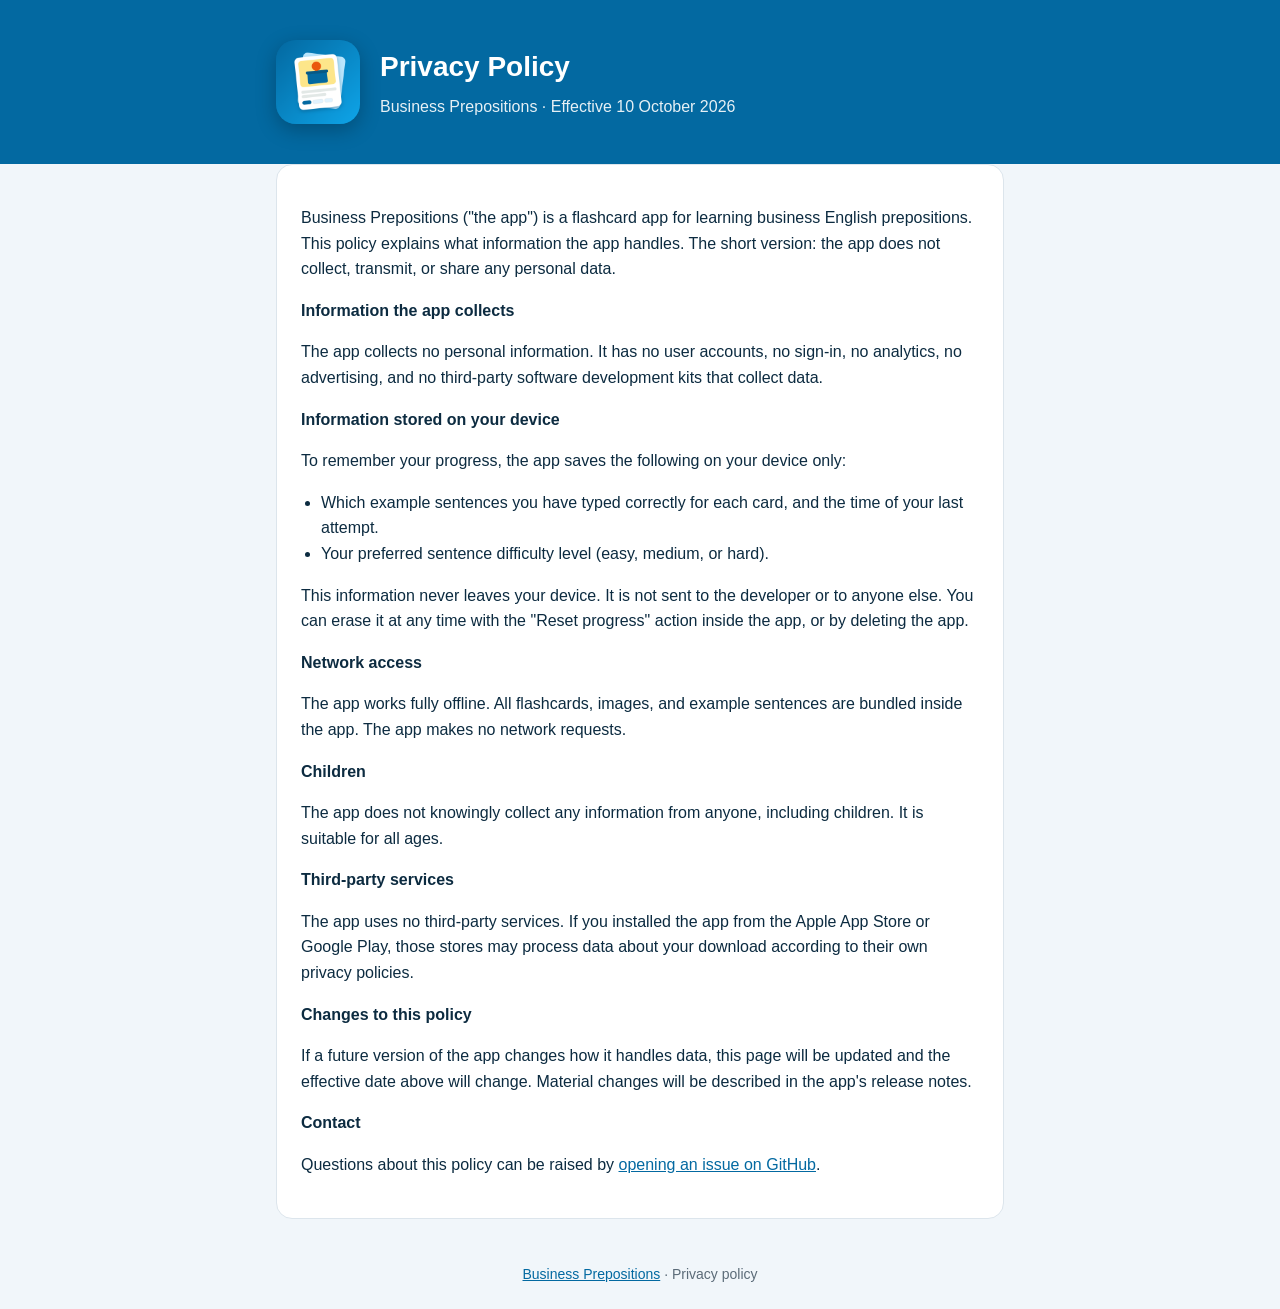
==== privacy.html @ f5742f37 "Landing page, support and privacy policy for Business Prepositions Co-Authored-By: Claude Opus 5.5 <" ====
<!doctype html>
<html lang="en">
<head>
<meta charset="utf-8">
<meta name="viewport" content="width=device-width, initial-scale=1">
<title>Privacy Policy · Business Prepositions</title>
<link rel="icon" href="icon.png">
<link rel="stylesheet" href="styles.css">
</head>
<body>
<header><div class="wrap">
<img src="icon.png" alt="Business Prepositions app icon">
<div><h1>Privacy Policy</h1><p>Business Prepositions · Effective 10 October 2026</p></div>
</div></header>
<main class="wrap">
<section>
<p>Business Prepositions ("the app") is a flashcard app for learning business English prepositions. This policy explains what information the app handles. The short version: the app does not collect, transmit, or share any personal data.</p>
<h3>Information the app collects</h3>
<p>The app collects no personal information. It has no user accounts, no sign-in, no analytics, no advertising, and no third-party software development kits that collect data.</p>
<h3>Information stored on your device</h3>
<p>To remember your progress, the app saves the following on your device only:</p>
<ul>
<li>Which example sentences you have typed correctly for each card, and the time of your last attempt.</li>
<li>Your preferred sentence difficulty level (easy, medium, or hard).</li>
</ul>
<p>This information never leaves your device. It is not sent to the developer or to anyone else. You can erase it at any time with the "Reset progress" action inside the app, or by deleting the app.</p>
<h3>Network access</h3>
<p>The app works fully offline. All flashcards, images, and example sentences are bundled inside the app. The app makes no network requests.</p>
<h3>Children</h3>
<p>The app does not knowingly collect any information from anyone, including children. It is suitable for all ages.</p>
<h3>Third-party services</h3>
<p>The app uses no third-party services. If you installed the app from the Apple App Store or Google Play, those stores may process data about your download according to their own privacy policies.</p>
<h3>Changes to this policy</h3>
<p>If a future version of the app changes how it handles data, this page will be updated and the effective date above will change. Material changes will be described in the app's release notes.</p>
<h3>Contact</h3>
<p>Questions about this policy can be raised by <a href="https://github.com/serkan-uz/business-prepositions/issues">opening an issue on GitHub</a>.</p>
</section>
</main>
<footer><a href="index.html">Business Prepositions</a> · Privacy policy</footer>
</body>
</html>
---- styles.css ----
:root{--bg:#F1F6FA;--card:#fff;--ink:#0C2B40;--muted:#5B6B78;--brand:#0369A1;--line:#DCE5EC}
*{box-sizing:border-box}body{margin:0;font-family:-apple-system,BlinkMacSystemFont,"Segoe UI",Roboto,Helvetica,Arial,sans-serif;background:var(--bg);color:var(--ink);line-height:1.6}
header{background:var(--brand);color:#fff;padding:40px 16px}header .wrap{display:flex;align-items:center;gap:20px}
header img{width:84px;height:84px;border-radius:20px;box-shadow:0 6px 20px rgba(0,0,0,.25)}
header h1{margin:0;font-size:28px}header p{margin:4px 0 0;opacity:.9}
.wrap{max-width:760px;margin:0 auto;padding:0 16px}main{padding:32px 0 64px}
section{background:var(--card);border:1px solid var(--line);border-radius:16px;padding:24px;margin-bottom:20px}
h2{margin-top:0;font-size:20px}h3{font-size:16px;margin-bottom:4px}ul{padding-left:20px}
a{color:var(--brand)}footer{color:var(--muted);font-size:14px;text-align:center;padding:24px 16px}
.badges{display:flex;gap:12px;flex-wrap:wrap;margin-top:16px}.badge{display:inline-block;background:#E0F2FE;color:var(--brand);border-radius:10px;padding:10px 16px;font-weight:600;text-decoration:none}
.muted{color:var(--muted)}
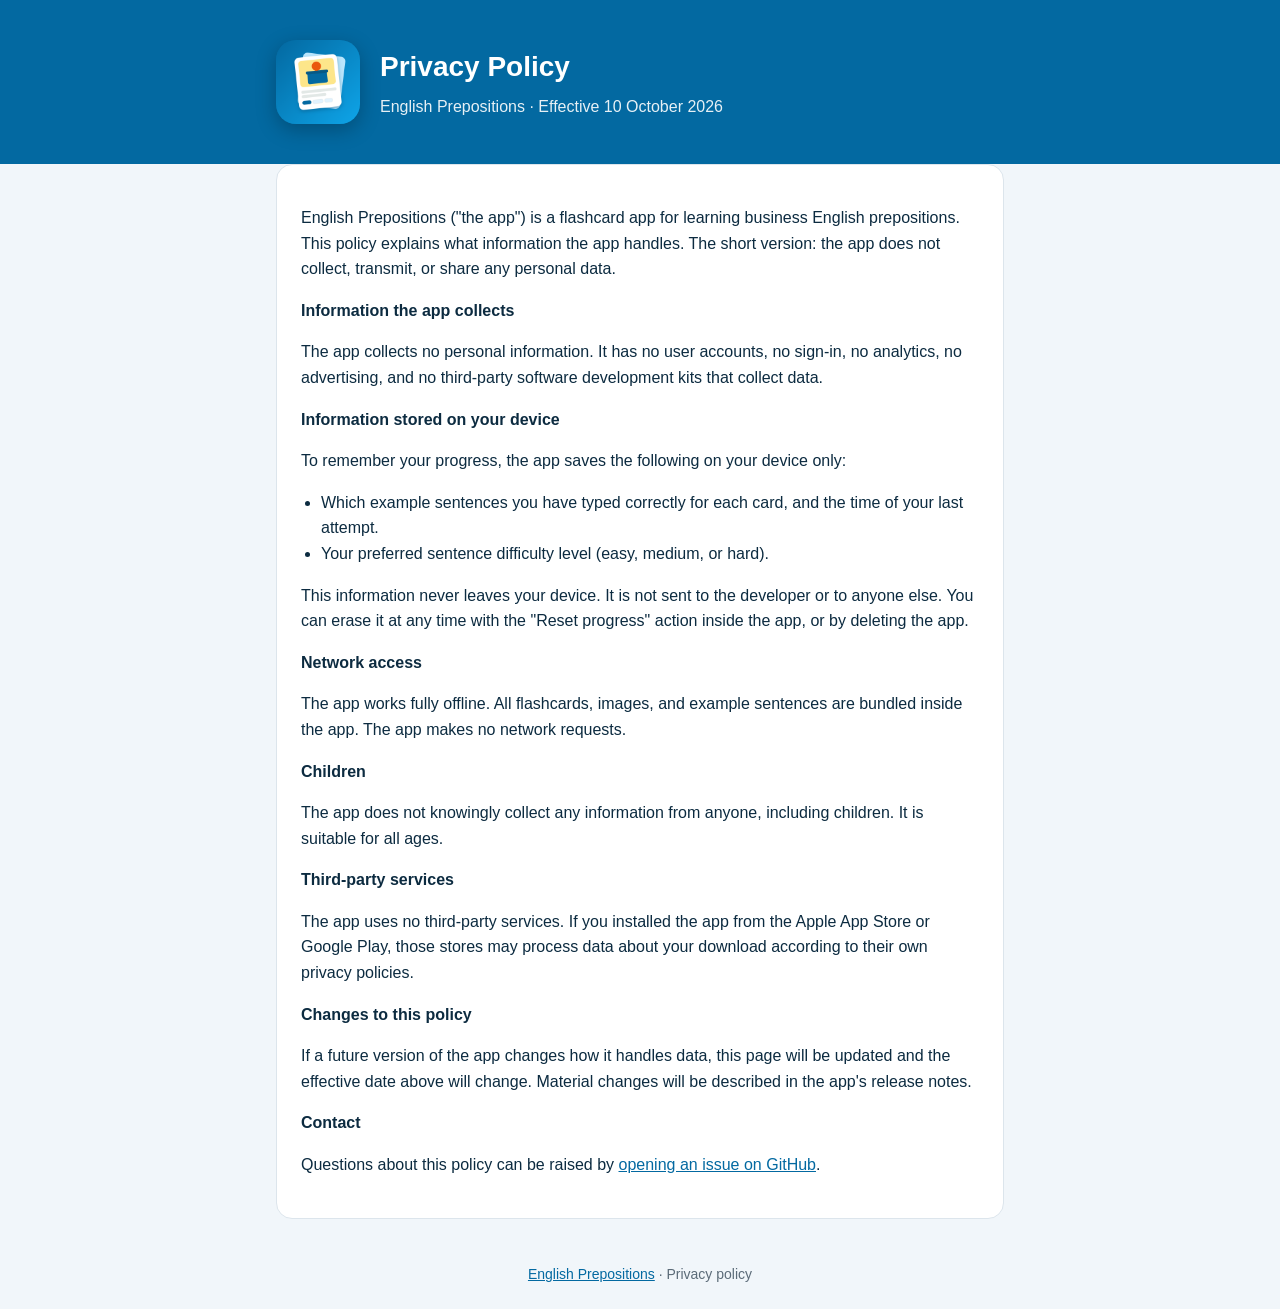
==== commit be31b73d: "Rename the app to English Prepositions Co-Authored-By: Claude Opus 5.5 <noreply@anthropic.com>" ====
--- a/privacy.html
+++ b/privacy.html
@@ -3,18 +3,18 @@
 <head>
 <meta charset="utf-8">
 <meta name="viewport" content="width=device-width, initial-scale=1">
-<title>Privacy Policy · Business Prepositions</title>
+<title>Privacy Policy · English Prepositions</title>
 <link rel="icon" href="icon.png">
 <link rel="stylesheet" href="styles.css">
 </head>
 <body>
 <header><div class="wrap">
-<img src="icon.png" alt="Business Prepositions app icon">
-<div><h1>Privacy Policy</h1><p>Business Prepositions · Effective 10 October 2026</p></div>
+<img src="icon.png" alt="English Prepositions app icon">
+<div><h1>Privacy Policy</h1><p>English Prepositions · Effective 10 October 2026</p></div>
 </div></header>
 <main class="wrap">
 <section>
-<p>Business Prepositions ("the app") is a flashcard app for learning business English prepositions. This policy explains what information the app handles. The short version: the app does not collect, transmit, or share any personal data.</p>
+<p>English Prepositions ("the app") is a flashcard app for learning business English prepositions. This policy explains what information the app handles. The short version: the app does not collect, transmit, or share any personal data.</p>
 <h3>Information the app collects</h3>
 <p>The app collects no personal information. It has no user accounts, no sign-in, no analytics, no advertising, and no third-party software development kits that collect data.</p>
 <h3>Information stored on your device</h3>
@@ -36,6 +36,6 @@
 <p>Questions about this policy can be raised by <a href="https://github.com/serkan-uz/business-prepositions/issues">opening an issue on GitHub</a>.</p>
 </section>
 </main>
-<footer><a href="index.html">Business Prepositions</a> · Privacy policy</footer>
+<footer><a href="index.html">English Prepositions</a> · Privacy policy</footer>
 </body>
 </html>
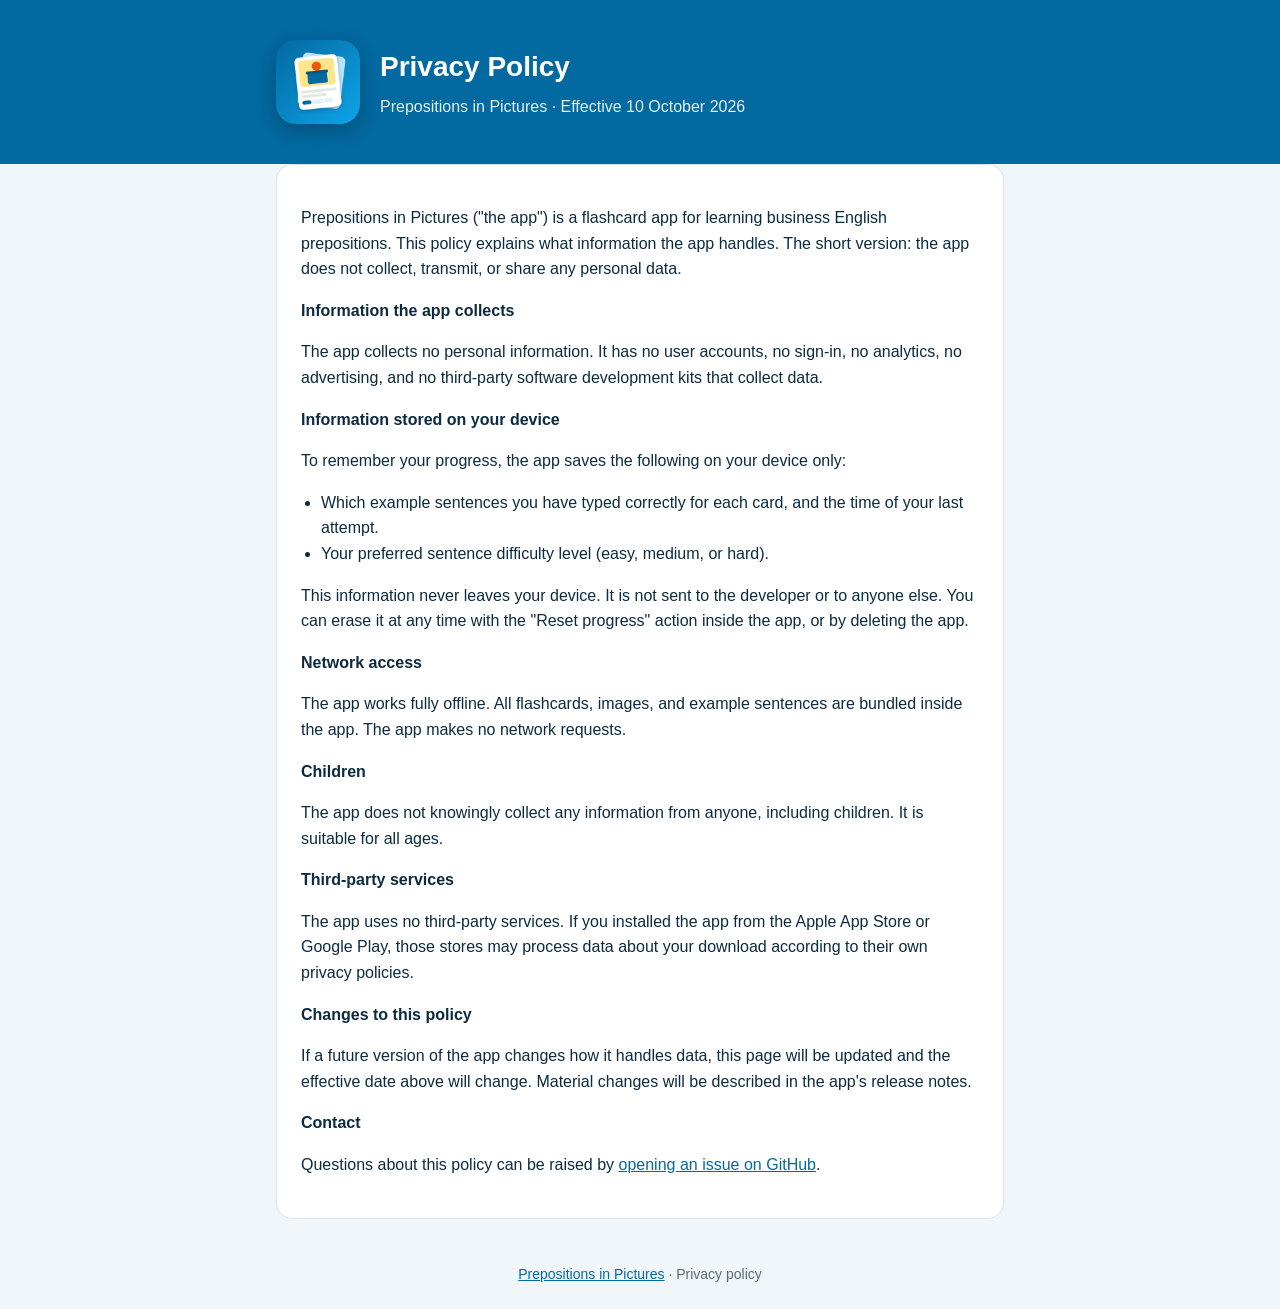
==== commit 12daf826: "Use the store name Prepositions in Pictures Co-Authored-By: Claude Opus 5.5 <noreply@anthropic.com>" ====
--- a/privacy.html
+++ b/privacy.html
@@ -3,18 +3,18 @@
 <head>
 <meta charset="utf-8">
 <meta name="viewport" content="width=device-width, initial-scale=1">
-<title>Privacy Policy · English Prepositions</title>
+<title>Privacy Policy · Prepositions in Pictures</title>
 <link rel="icon" href="icon.png">
 <link rel="stylesheet" href="styles.css">
 </head>
 <body>
 <header><div class="wrap">
-<img src="icon.png" alt="English Prepositions app icon">
-<div><h1>Privacy Policy</h1><p>English Prepositions · Effective 10 October 2026</p></div>
+<img src="icon.png" alt="Prepositions in Pictures app icon">
+<div><h1>Privacy Policy</h1><p>Prepositions in Pictures · Effective 10 October 2026</p></div>
 </div></header>
 <main class="wrap">
 <section>
-<p>English Prepositions ("the app") is a flashcard app for learning business English prepositions. This policy explains what information the app handles. The short version: the app does not collect, transmit, or share any personal data.</p>
+<p>Prepositions in Pictures ("the app") is a flashcard app for learning business English prepositions. This policy explains what information the app handles. The short version: the app does not collect, transmit, or share any personal data.</p>
 <h3>Information the app collects</h3>
 <p>The app collects no personal information. It has no user accounts, no sign-in, no analytics, no advertising, and no third-party software development kits that collect data.</p>
 <h3>Information stored on your device</h3>
@@ -36,6 +36,6 @@
 <p>Questions about this policy can be raised by <a href="https://github.com/serkan-uz/business-prepositions/issues">opening an issue on GitHub</a>.</p>
 </section>
 </main>
-<footer><a href="index.html">English Prepositions</a> · Privacy policy</footer>
+<footer><a href="index.html">Prepositions in Pictures</a> · Privacy policy</footer>
 </body>
 </html>
